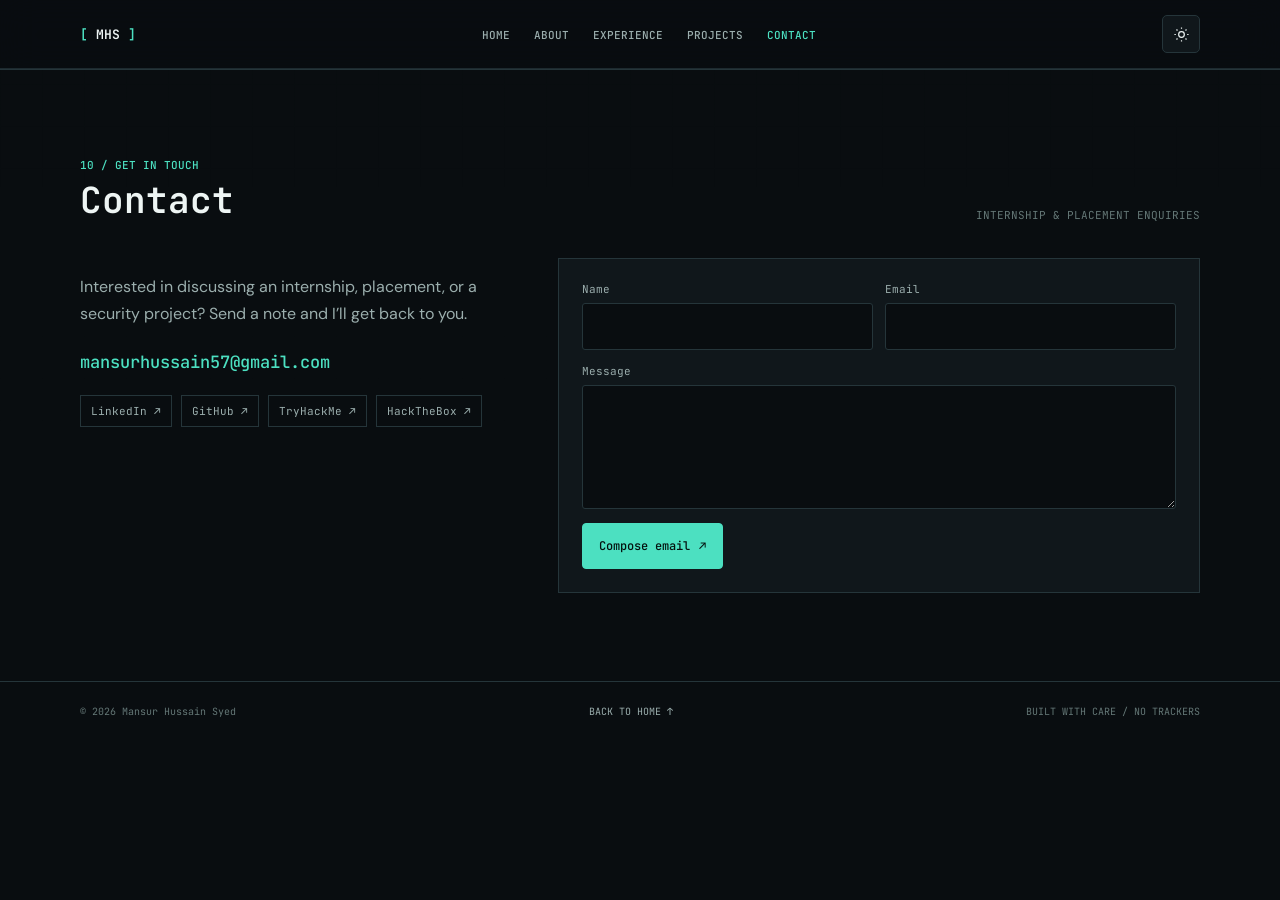
==== contact.html @ 6e328277 "Add portfolio website" ====
<!doctype html>
<html lang="en">
<head>
  <meta charset="utf-8">
  <meta name="viewport" content="width=device-width, initial-scale=1">
  <meta name="theme-color" content="#090d10">
  <meta name="description" content="Contact Mansur Hussain Syed about cybersecurity internship and placement opportunities.">
  <meta property="og:type" content="website">
  <meta property="og:title" content="Contact | Mansur Hussain Syed">
  <meta property="og:description" content="Contact Mansur Hussain Syed about cybersecurity internship and placement opportunities.">
  <title>Contact | Mansur Hussain Syed</title>
  <link rel="icon" href="data:image/svg+xml,%3Csvg xmlns='http://www.w3.org/2000/svg' viewBox='0 0 100 100'%3E%3Ctext y='.9em' font-size='84'%3E%F0%9F%94%92%3C/text%3E%3C/svg%3E">
  <link rel="preconnect" href="https://fonts.googleapis.com">
  <link rel="preconnect" href="https://fonts.gstatic.com" crossorigin>
  <link href="https://fonts.googleapis.com/css2?family=DM+Sans:wght@400;500;600;700&family=JetBrains+Mono:wght@400;500;600;700&display=swap" rel="stylesheet">
  <link rel="stylesheet" href="styles.css">
</head>
<body data-page="contact">
  <a class="skip-link" href="#main">Skip to content</a>
  <header class="site-header">
    <div class="wrap nav-shell">
      <a class="brand" href="index.html" aria-label="Mansur Hussain Syed, home"><span class="brand-mark">[</span> MHS <span class="brand-mark">]</span></a>
      <nav aria-label="Main navigation"><ul class="nav-links" id="nav-links"><li><a href="index.html">HOME</a></li><li><a href="about.html">ABOUT</a></li><li><a href="experience.html">EXPERIENCE</a></li><li><a href="projects.html">PROJECTS</a></li><li><a href="contact.html" aria-current="page">CONTACT</a></li></ul></nav>
      <div class="nav-right">
        <button class="icon-button" id="theme-toggle" type="button" aria-label="Switch to light theme" title="Switch theme"><svg id="theme-icon" viewBox="0 0 24 24" fill="none" stroke="currentColor" stroke-width="1.7" aria-hidden="true"><circle cx="12" cy="12" r="4"/><path d="M12 2v2m0 16v2M4.93 4.93l1.42 1.42m11.3 11.3 1.42 1.42M2 12h2m16 0h2M4.93 19.07l1.42-1.42m11.3-11.3 1.42-1.42"/></svg></button>
        <button class="icon-button menu-toggle" id="menu-toggle" type="button" aria-expanded="false" aria-controls="nav-links" aria-label="Open navigation menu" title="Open menu"><svg viewBox="0 0 24 24" fill="none" stroke="currentColor" stroke-width="1.7" aria-hidden="true"><path d="M4 7h16M4 12h16M4 17h16"/></svg></button>
      </div>
    </div>
  </header>
  <main id="main">
<section id="contact" aria-labelledby="contact-title">
      <div class="wrap reveal">
        <div class="section-head"><div><p class="section-index">10 / GET IN TOUCH</p><h2 class="section-title" id="contact-title">Contact</h2></div><p class="section-note">INTERNSHIP &amp; PLACEMENT ENQUIRIES</p></div>
        <div class="contact-layout">
          <div class="contact-copy"><p>Interested in discussing an internship, placement, or a security project? Send a note and I’ll get back to you.</p><a class="contact-email" href="mailto:mansurhussain57@gmail.com">mansurhussain57@gmail.com</a><div class="social-links" aria-label="Professional profiles"><a class="placeholder-link" data-link="linkedin" href="#contact">LinkedIn ↗</a><a class="placeholder-link" data-link="github" href="#contact">GitHub ↗</a><a class="placeholder-link" data-link="tryhackme" href="#contact">TryHackMe ↗</a><a class="placeholder-link" data-link="hackthebox" href="#contact">HackTheBox ↗</a></div></div>
          <form class="contact-form" id="contact-form">
            <div class="form-row"><div class="field"><label for="sender-name">Name</label><input id="sender-name" name="name" autocomplete="name" required></div><div class="field"><label for="sender-email">Email</label><input id="sender-email" name="email" type="email" autocomplete="email" required></div></div>
            <div class="field"><label for="message">Message</label><textarea id="message" name="message" required></textarea></div>
            <button class="button button-primary" type="submit">Compose email <span aria-hidden="true">↗</span></button>
          </form>
        </div>
      </div>
    </section>
  </main>
  <footer class="site-footer"><div class="wrap footer-inner"><span>© 2026 Mansur Hussain Syed</span><a href="index.html">BACK TO HOME ↑</a><span>BUILT WITH CARE / NO TRACKERS</span></div></footer>
  <script src="script.js"></script>
</body>
</html>
---- styles.css ----
:root {
      color-scheme: dark;
      --bg: #090d10;
      --surface: #10171b;
      --surface-2: #141e22;
      --line: #25353a;
      --text: #eef5f4;
      --muted: #9baead;
      --faint: #647776;
      --accent: #4ce0c1;
      --accent-dim: rgba(76, 224, 193, .12);
      --shadow: rgba(0, 0, 0, .28);
      --mono: "JetBrains Mono", Consolas, monospace;
      --sans: "DM Sans", "Segoe UI", sans-serif;
      --content: 1120px;
    }
    :root[data-theme="light"] {
      color-scheme: light;
      --bg: #f1f6f4;
      --surface: #ffffff;
      --surface-2: #e8f1ee;
      --line: #cad9d5;
      --text: #12221f;
      --muted: #4f6661;
      --faint: #70847f;
      --accent: #007e69;
      --accent-dim: rgba(0, 126, 105, .1);
      --shadow: rgba(19, 46, 39, .08);
    }
    *, *::before, *::after { box-sizing: border-box; }
    html { scroll-behavior: smooth; scroll-padding-top: 88px; }
    body { margin: 0; background: var(--bg); color: var(--text); font-family: var(--sans); line-height: 1.65; transition: background .25s, color .25s; }
    body::before { position: fixed; inset: 0; z-index: -1; content: ""; opacity: .16; pointer-events: none; background-image: linear-gradient(rgba(76,224,193,.035) 1px, transparent 1px), linear-gradient(90deg, rgba(76,224,193,.035) 1px, transparent 1px); background-size: 42px 42px; mask-image: linear-gradient(to bottom, black, transparent 75%); }
    a { color: inherit; }
    button, input, textarea { font: inherit; }
    button, a { -webkit-tap-highlight-color: transparent; }
    button:focus-visible, a:focus-visible, input:focus-visible, textarea:focus-visible { outline: 2px solid var(--accent); outline-offset: 4px; }
    ::selection { color: var(--bg); background: var(--accent); }
    .wrap { width: min(calc(100% - 48px), var(--content)); margin-inline: auto; }
    .mono { font-family: var(--mono); }
    .skip-link { position: fixed; top: 8px; left: 8px; z-index: 100; padding: 10px 14px; transform: translateY(-160%); background: var(--accent); color: #06100e; }
    .skip-link:focus { transform: translateY(0); }
    .site-header { position: sticky; top: 0; z-index: 20; border-bottom: 1px solid color-mix(in srgb, var(--line) 75%, transparent); background: color-mix(in srgb, var(--bg) 88%, transparent); backdrop-filter: blur(18px); }
    .nav-shell { min-height: 68px; display: flex; align-items: center; justify-content: space-between; gap: 22px; }
    .brand { text-decoration: none; font: 600 13px var(--mono); white-space: nowrap; }
    .brand-mark { color: var(--accent); }
    .nav-right, .nav-links { display: flex; align-items: center; }
    .nav-right { gap: 18px; }
    .nav-links { gap: clamp(12px, 2vw, 24px); list-style: none; margin: 0; padding: 0; }
    .nav-links a { color: var(--muted); text-decoration: none; font: 500 11px var(--mono); transition: color .2s; }
    .nav-links a:hover { color: var(--accent); }
    .icon-button { width: 38px; height: 38px; display: inline-grid; place-items: center; padding: 0; border: 1px solid var(--line); border-radius: 5px; background: var(--surface); color: var(--text); cursor: pointer; transition: border-color .2s, color .2s, box-shadow .2s; }
    .icon-button:hover { border-color: var(--accent); color: var(--accent); box-shadow: 0 0 18px var(--accent-dim); }
    .icon-button svg { width: 17px; height: 17px; }
    .menu-toggle { display: none; }
    .hero { min-height: min(770px, calc(100svh - 68px)); display: grid; align-items: center; padding-block: 92px 110px; position: relative; overflow: hidden; }
    .hero::after { content: ""; position: absolute; width: 420px; height: 420px; border: 1px solid var(--line); border-radius: 50%; right: -220px; top: 12%; box-shadow: 0 0 0 45px color-mix(in srgb, var(--line) 25%, transparent), 0 0 0 90px color-mix(in srgb, var(--line) 14%, transparent); pointer-events: none; }
    .hero-inner { position: relative; z-index: 1; max-width: 830px; }
    .eyebrow { margin: 0 0 20px; color: var(--accent); font: 500 12px var(--mono); letter-spacing: 0; }
    .hero h1 { max-width: 850px; margin: 0; font: 600 clamp(42px, 7.4vw, 82px)/1.08 var(--mono); letter-spacing: 0; }
    .hero h1 span { color: var(--accent); }
    .terminal-line { min-height: 36px; display: flex; align-items: center; gap: 10px; margin: 26px 0 14px; color: var(--muted); font: 500 clamp(14px, 2vw, 18px) var(--mono); }
    .terminal-prompt { color: var(--accent); }
    .typed-role { color: var(--text); }
    .cursor { width: 9px; height: 1.05em; background: var(--accent); animation: blink 1s steps(2, start) infinite; }
    @keyframes blink { to { visibility: hidden; } }
    .hero-copy { max-width: 630px; margin: 0; color: var(--muted); font-size: 17px; }
    .hero-actions { display: flex; flex-wrap: wrap; gap: 12px; margin-top: 32px; }
    .button { min-height: 46px; display: inline-flex; align-items: center; justify-content: center; gap: 9px; padding: 11px 16px; border: 1px solid var(--line); border-radius: 4px; background: transparent; color: var(--text); text-decoration: none; font: 500 12px var(--mono); transition: transform .2s, border-color .2s, background .2s, box-shadow .2s; cursor: pointer; }
    .button:hover { transform: translateY(-2px); border-color: var(--accent); box-shadow: 0 0 20px var(--accent-dim); }
    .button-primary { border-color: var(--accent); background: var(--accent); color: #05120f; }
    .button-primary:hover { background: transparent; color: var(--accent); }
    .button svg { width: 15px; height: 15px; }
    .hero-meta { display: flex; flex-wrap: wrap; gap: 20px; margin-top: 52px; color: var(--faint); font: 11px var(--mono); }
    .hero-meta span::before { content: "// "; color: var(--accent); }
    section { padding-block: 88px; border-top: 1px solid var(--line); }
    .section-head { display: flex; align-items: end; justify-content: space-between; gap: 18px; margin-bottom: 36px; }
    .section-index { margin: 0 0 7px; color: var(--accent); font: 500 11px var(--mono); }
    .section-title { margin: 0; font: 600 clamp(25px, 4vw, 36px)/1.2 var(--mono); letter-spacing: 0; }
    .section-note { margin: 0; color: var(--faint); font: 11px var(--mono); }
    .about-layout { display: grid; grid-template-columns: 1.5fr .8fr; gap: 64px; align-items: start; }
    .about-copy p { max-width: 670px; margin: 0 0 18px; color: var(--muted); font-size: 16px; }
    .about-copy strong { color: var(--text); font-weight: 600; }
    .about-aside { padding: 22px; border: 1px solid var(--line); background: var(--surface); box-shadow: 8px 8px 0 var(--shadow); }
    .aside-label { margin: 0 0 17px; color: var(--accent); font: 500 11px var(--mono); }
    .aside-row { display: flex; justify-content: space-between; gap: 14px; padding: 10px 0; border-top: 1px solid var(--line); color: var(--muted); font-size: 13px; }
    .aside-row span:last-child { color: var(--text); text-align: right; }
    .card-grid { display: grid; grid-template-columns: repeat(2, minmax(0, 1fr)); gap: 14px; }
    .panel { min-width: 0; border: 1px solid var(--line); background: var(--surface); transition: transform .22s, border-color .22s, box-shadow .22s; }
    .panel:hover { transform: translateY(-3px); border-color: var(--accent); box-shadow: 0 8px 28px var(--shadow), 0 0 18px var(--accent-dim); }
    .skill-card { padding: 22px; }
    .skill-head { display: flex; align-items: center; gap: 12px; margin-bottom: 17px; }
    .skill-icon { width: 35px; height: 35px; flex: 0 0 auto; display: grid; place-items: center; border: 1px solid var(--line); color: var(--accent); }
    .skill-icon svg { width: 18px; height: 18px; }
    .skill-card h3 { margin: 0; font: 500 14px var(--mono); }
    .tags { display: flex; flex-wrap: wrap; gap: 8px; }
    .tag { padding: 5px 9px; border: 1px solid var(--line); border-radius: 3px; color: var(--muted); font: 11px var(--mono); }
    .tools-grid { display: grid; grid-template-columns: repeat(4, minmax(0, 1fr)); gap: 10px; }
    .tool { min-height: 58px; display: flex; align-items: center; gap: 10px; padding: 12px; border: 1px solid var(--line); background: var(--surface); color: var(--muted); font: 12px var(--mono); transition: border-color .2s, color .2s, background .2s; }
    .tool::before { content: "▸"; color: var(--accent); }
    .tool:hover { border-color: var(--accent); color: var(--text); background: var(--surface-2); }
    .timeline { position: relative; margin-left: 9px; padding-left: 29px; border-left: 1px solid var(--line); }
    .timeline-item { position: relative; padding: 0 0 34px; }
    .timeline-item:last-child { padding-bottom: 0; }
    .timeline-item::before { position: absolute; top: 6px; left: -35px; width: 11px; height: 11px; content: ""; border: 2px solid var(--accent); border-radius: 50%; background: var(--bg); box-shadow: 0 0 12px var(--accent-dim); }
    .timeline-top { display: flex; flex-wrap: wrap; align-items: baseline; justify-content: space-between; gap: 6px 16px; }
    .timeline-item h3 { margin: 0; font: 500 16px var(--mono); }
    .timeline-date { color: var(--accent); font: 11px var(--mono); }
    .timeline-role { margin: 5px 0 8px; color: var(--muted); font-size: 13px; }
    .timeline-item p:last-child { max-width: 800px; margin: 0; color: var(--muted); font-size: 14px; }
    .research-card { position: relative; padding: 30px; overflow: hidden; }
    .research-card::after { content: "PAPER / 2026"; position: absolute; right: 18px; bottom: 12px; color: var(--faint); opacity: .5; font: 10px var(--mono); }
    .research-type { margin: 0 0 12px; color: var(--accent); font: 500 11px var(--mono); }
    .research-card h3 { max-width: 800px; margin: 0 0 14px; font: 500 clamp(18px, 3vw, 25px)/1.45 var(--mono); }
    .research-card p { max-width: 770px; margin: 0 0 8px; color: var(--muted); font-size: 14px; }
    .text-link { display: inline-flex; gap: 8px; align-items: center; margin-top: 16px; color: var(--accent); text-decoration: none; font: 500 12px var(--mono); }
    .text-link:hover { text-decoration: underline; text-underline-offset: 4px; }
    .cert-grid { display: grid; grid-template-columns: repeat(3, minmax(0, 1fr)); gap: 12px; }
    .cert { min-height: 134px; padding: 19px; }
    .cert-issuer { margin: 0 0 14px; color: var(--accent); font: 500 10px var(--mono); text-transform: uppercase; }
    .cert h3 { margin: 0; font: 500 13px/1.6 var(--mono); }
    .education-grid { display: grid; grid-template-columns: repeat(2, minmax(0, 1fr)); gap: 14px; }
    .education-card { padding: 23px; }
    .education-card h3 { margin: 0 0 7px; font: 500 15px var(--mono); }
    .education-card p { margin: 0; color: var(--muted); font-size: 13px; }
    .education-card .edu-date { margin-top: 16px; color: var(--accent); font: 11px var(--mono); }
    .project-grid { display: grid; grid-template-columns: repeat(3, minmax(0, 1fr)); gap: 14px; }
    .project-card { min-height: 226px; display: flex; flex-direction: column; padding: 21px; }
    .project-card .project-count { color: var(--accent); font: 11px var(--mono); }
    .project-card h3 { margin: 23px 0 9px; font: 500 15px var(--mono); }
    .project-card p { margin: 0; color: var(--muted); font-size: 13px; }
    .project-card .text-link { margin-top: auto; padding-top: 18px; }
    .todo { color: var(--accent); font: 10px var(--mono); }
    .language-list { display: flex; flex-wrap: wrap; gap: 10px; }
    .language { display: inline-flex; align-items: center; gap: 10px; padding: 10px 14px; border: 1px solid var(--line); background: var(--surface); font: 12px var(--mono); }
    .language::before { content: ""; width: 7px; height: 7px; border-radius: 50%; background: var(--accent); box-shadow: 0 0 10px var(--accent-dim); }
    .contact-layout { display: grid; grid-template-columns: .8fr 1.2fr; gap: 50px; align-items: start; }
    .contact-copy p { max-width: 400px; color: var(--muted); }
    .contact-email { display: inline-block; margin: 8px 0 22px; color: var(--accent); font: 500 clamp(14px, 2vw, 17px) var(--mono); text-decoration: none; overflow-wrap: anywhere; }
    .social-links { display: flex; flex-wrap: wrap; gap: 9px; }
    .social-links a { padding: 8px 10px; border: 1px solid var(--line); color: var(--muted); text-decoration: none; font: 11px var(--mono); transition: border-color .2s, color .2s; }
    .social-links a:hover { border-color: var(--accent); color: var(--accent); }
    .contact-form { display: grid; gap: 14px; padding: 23px; border: 1px solid var(--line); background: var(--surface); }
    .form-row { display: grid; grid-template-columns: repeat(2, minmax(0, 1fr)); gap: 12px; }
    .field { display: grid; gap: 7px; }
    .field label { color: var(--muted); font: 11px var(--mono); }
    .field input, .field textarea { width: 100%; padding: 11px 12px; border: 1px solid var(--line); border-radius: 3px; background: var(--bg); color: var(--text); font-size: 14px; }
    .field textarea { min-height: 124px; resize: vertical; }
    .contact-form .button { justify-self: start; }
    .site-footer { padding-block: 23px; border-top: 1px solid var(--line); }
    .footer-inner { display: flex; flex-wrap: wrap; justify-content: space-between; gap: 10px; color: var(--faint); font: 10px var(--mono); }
    .footer-inner a { color: var(--muted); text-decoration: none; }
    .footer-inner a:hover { color: var(--accent); }
    .reveal { opacity: 0; transform: translateY(16px); transition: opacity .6s ease, transform .6s ease; }
    .reveal.is-visible { opacity: 1; transform: translateY(0); }
    @media (prefers-reduced-motion: reduce) {
      *, *::before, *::after { scroll-behavior: auto !important; animation-duration: .01ms !important; animation-iteration-count: 1 !important; transition-duration: .01ms !important; }
      .reveal { opacity: 1; transform: none; }
    }
    @media (max-width: 900px) {
      .nav-shell { gap: 14px; }
      .nav-links { gap: 12px; }
      .nav-links a { font-size: 10px; }
      .about-layout { gap: 34px; }
      .tools-grid { grid-template-columns: repeat(3, minmax(0, 1fr)); }
      .cert-grid { grid-template-columns: repeat(2, minmax(0, 1fr)); }
    }
    @media (max-width: 680px) {
      .wrap { width: min(calc(100% - 36px), var(--content)); }
      .nav-shell { min-height: 62px; }
      .brand { font-size: 12px; }
      .menu-toggle { display: inline-grid; }
      .nav-right { gap: 8px; }
      .nav-links { position: absolute; top: 61px; left: 0; right: 0; display: none; align-items: stretch; flex-direction: column; gap: 0; padding: 8px 18px 14px; border-bottom: 1px solid var(--line); background: var(--bg); }
      .nav-links.is-open { display: flex; }
      .nav-links a { display: block; padding: 11px 0; font-size: 11px; }
      .hero { min-height: auto; padding-block: 88px 76px; }
      .hero::after { right: -310px; top: 10%; }
      .hero h1 { font-size: clamp(39px, 12vw, 59px); overflow-wrap: anywhere; }
      .hero-copy { font-size: 15px; }
      .hero-meta { margin-top: 36px; gap: 11px 16px; }
      section { padding-block: 68px; }
      .section-head { align-items: start; flex-direction: column; margin-bottom: 27px; }
      .section-note { display: none; }
      .about-layout, .contact-layout { grid-template-columns: 1fr; gap: 24px; }
      .about-aside { max-width: 480px; }
      .card-grid, .education-grid { grid-template-columns: 1fr; }
      .tools-grid { grid-template-columns: repeat(2, minmax(0, 1fr)); }
      .cert-grid { grid-template-columns: repeat(2, minmax(0, 1fr)); }
      .project-grid { grid-template-columns: 1fr; }
      .project-card { min-height: 190px; }
      .research-card { padding: 22px; }
      .form-row { grid-template-columns: 1fr; }
    }
    @media (max-width: 380px) {
      .wrap { width: calc(100% - 28px); }
      .hero-actions .button { flex: 1 1 100%; }
      .tools-grid, .cert-grid { grid-template-columns: 1fr; }
    }
    .nav-links a[aria-current="page"] { color: var(--accent); }
    @media print {
      :root, :root[data-theme="light"] { color-scheme: light; --bg: #fff; --surface: #fff; --surface-2: #fff; --line: #bbb; --text: #111; --muted: #333; --faint: #555; --accent: #06745f; --accent-dim: transparent; --shadow: transparent; }
      body::before, .site-header, .hero::after, .hero-actions, .site-footer, .contact-form { display: none !important; }
      .hero { min-height: 0; padding: 20px 0 34px; }
      .hero h1 { font-size: 36px; }
      section { padding-block: 25px; break-inside: avoid; }
      .panel, .about-aside { box-shadow: none; }
      .reveal { opacity: 1; transform: none; }
    }
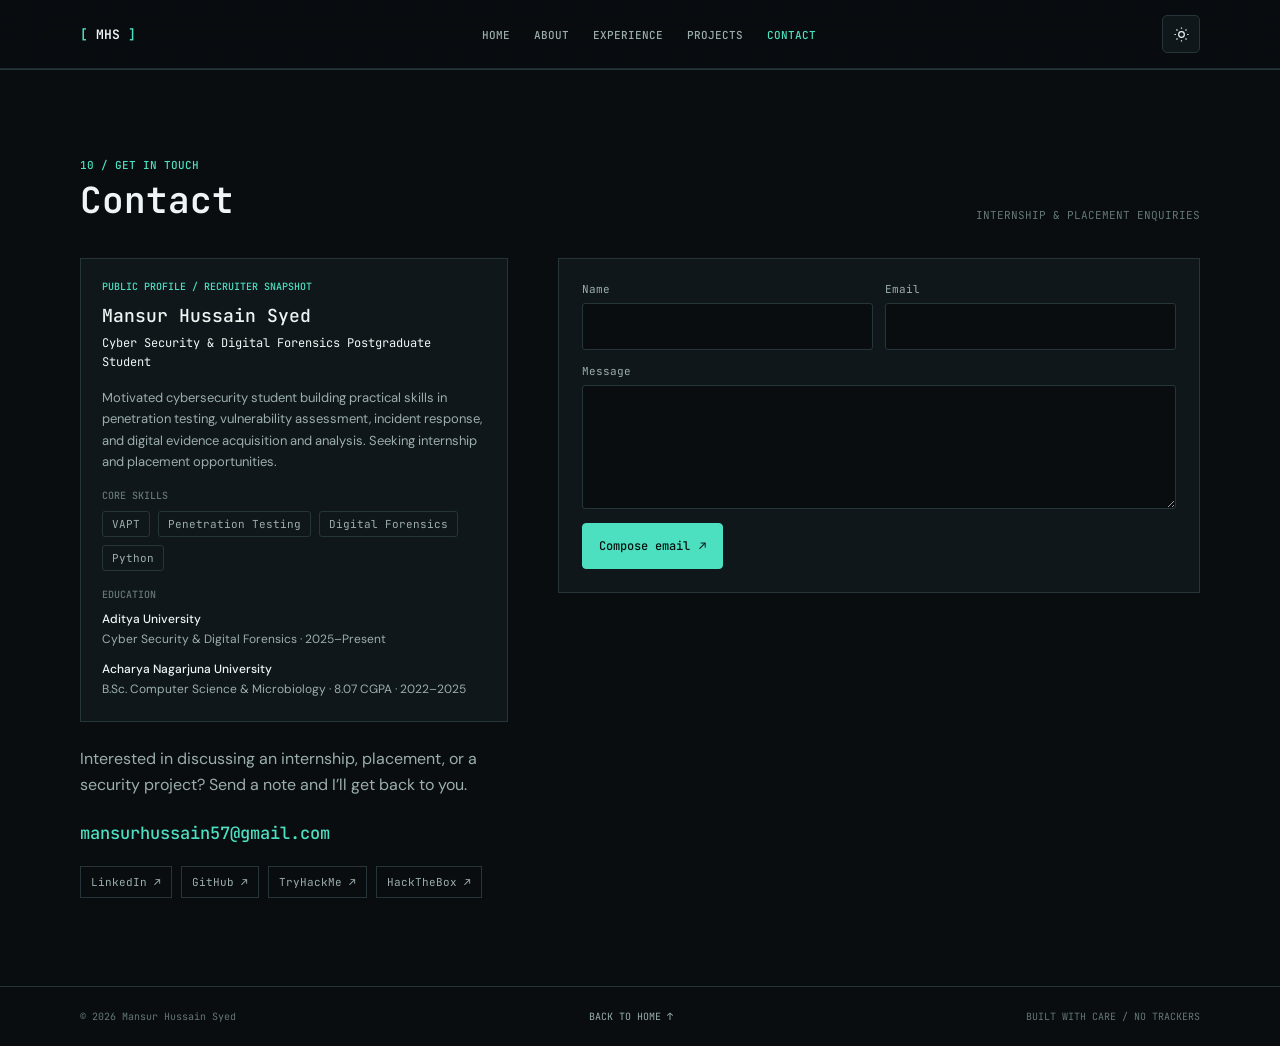
==== commit efc0c8b5: "Update portfolio profile and research" ====
--- a/contact.html
+++ b/contact.html
@@ -32,7 +32,26 @@
       <div class="wrap reveal">
         <div class="section-head"><div><p class="section-index">10 / GET IN TOUCH</p><h2 class="section-title" id="contact-title">Contact</h2></div><p class="section-note">INTERNSHIP &amp; PLACEMENT ENQUIRIES</p></div>
         <div class="contact-layout">
-          <div class="contact-copy"><p>Interested in discussing an internship, placement, or a security project? Send a note and I’ll get back to you.</p><a class="contact-email" href="mailto:mansurhussain57@gmail.com">mansurhussain57@gmail.com</a><div class="social-links" aria-label="Professional profiles"><a class="placeholder-link" data-link="linkedin" href="#contact">LinkedIn ↗</a><a class="placeholder-link" data-link="github" href="#contact">GitHub ↗</a><a class="placeholder-link" data-link="tryhackme" href="#contact">TryHackMe ↗</a><a class="placeholder-link" data-link="hackthebox" href="#contact">HackTheBox ↗</a></div></div>
+          <div class="contact-copy">
+            <article class="panel recruiter-profile" aria-labelledby="recruiter-profile-title">
+              <p class="profile-label">PUBLIC PROFILE / RECRUITER SNAPSHOT</p>
+              <h3 id="recruiter-profile-title">Mansur Hussain Syed</h3>
+              <p class="profile-headline">Cyber Security &amp; Digital Forensics Postgraduate Student</p>
+              <p class="profile-summary">Motivated cybersecurity student building practical skills in penetration testing, vulnerability assessment, incident response, and digital evidence acquisition and analysis. Seeking internship and placement opportunities.</p>
+              <div class="profile-block">
+                <h4>CORE SKILLS</h4>
+                <div class="tags"><span class="tag">VAPT</span><span class="tag">Penetration Testing</span><span class="tag">Digital Forensics</span><span class="tag">Python</span></div>
+              </div>
+              <div class="profile-block profile-education">
+                <h4>EDUCATION</h4>
+                <p><strong>Aditya University</strong><br>Cyber Security &amp; Digital Forensics · 2025–Present</p>
+                <p><strong>Acharya Nagarjuna University</strong><br>B.Sc. Computer Science &amp; Microbiology · 8.07 CGPA · 2022–2025</p>
+              </div>
+            </article>
+            <p>Interested in discussing an internship, placement, or a security project? Send a note and I’ll get back to you.</p>
+            <a class="contact-email" href="mailto:mansurhussain57@gmail.com">mansurhussain57@gmail.com</a>
+            <div class="social-links" aria-label="Professional profiles"><a class="placeholder-link" data-link="linkedin" href="#contact">LinkedIn ↗</a><a class="placeholder-link" data-link="github" href="#contact">GitHub ↗</a><a class="placeholder-link" data-link="tryhackme" href="#contact">TryHackMe ↗</a><a class="placeholder-link" data-link="hackthebox" href="#contact">HackTheBox ↗</a></div>
+          </div>
           <form class="contact-form" id="contact-form">
             <div class="form-row"><div class="field"><label for="sender-name">Name</label><input id="sender-name" name="name" autocomplete="name" required></div><div class="field"><label for="sender-email">Email</label><input id="sender-email" name="email" type="email" autocomplete="email" required></div></div>
             <div class="field"><label for="message">Message</label><textarea id="message" name="message" required></textarea></div>
--- a/styles.css
+++ b/styles.css
@@ -118,8 +118,24 @@
     .text-link:hover { text-decoration: underline; text-underline-offset: 4px; }
     .cert-grid { display: grid; grid-template-columns: repeat(3, minmax(0, 1fr)); gap: 12px; }
     .cert { min-height: 134px; padding: 19px; }
+    .cert-trigger { display: flex; width: 100%; flex-direction: column; align-items: flex-start; text-align: left; cursor: pointer; }
     .cert-issuer { margin: 0 0 14px; color: var(--accent); font: 500 10px var(--mono); text-transform: uppercase; }
     .cert h3 { margin: 0; font: 500 13px/1.6 var(--mono); }
+    .cert-title { color: var(--text); font: 500 13px/1.6 var(--mono); }
+    .cert-open { margin-top: auto; padding-top: 18px; color: var(--faint); font: 10px var(--mono); }
+    .cert-trigger:hover .cert-open, .cert-trigger:focus-visible .cert-open { color: var(--accent); }
+    .certificate-dialog { width: min(1000px, calc(100% - 32px)); max-width: none; max-height: calc(100% - 32px); padding: 18px; border: 1px solid var(--line); background: var(--surface); color: var(--text); }
+    .certificate-dialog::backdrop { background: rgba(0, 0, 0, .82); }
+    .certificate-dialog-head { display: flex; align-items: center; justify-content: space-between; gap: 16px; margin-bottom: 14px; }
+    .certificate-dialog-head h3 { margin: 0; font: 500 13px/1.5 var(--mono); }
+    .certificate-image { display: block; width: 100%; max-height: calc(100vh - 110px); object-fit: contain; }
+    .certificate-close { flex: 0 0 auto; font-size: 21px; }
+    .presentation-dialog { width: min(1100px, calc(100vw - 32px)); max-width: none; max-height: calc(100% - 32px); padding: 18px; border: 1px solid var(--line); background: var(--surface); color: var(--text); }
+    .presentation-dialog::backdrop { background: rgba(0, 0, 0, .82); }
+    .presentation-dialog .certificate-dialog-head h3 { flex: 1 1 100%; min-width: 0; overflow-wrap: anywhere; }
+    .presentation-download { flex: 0 0 auto; color: var(--accent); text-decoration: none; font: 500 10px var(--mono); }
+    .presentation-download:hover { text-decoration: underline; text-underline-offset: 4px; }
+    .presentation-frame { display: block; width: 100%; height: min(72vh, 820px); border: 0; background: #fff; }
     .education-grid { display: grid; grid-template-columns: repeat(2, minmax(0, 1fr)); gap: 14px; }
     .education-card { padding: 23px; }
     .education-card h3 { margin: 0 0 7px; font: 500 15px var(--mono); }
@@ -131,12 +147,23 @@
     .project-card h3 { margin: 23px 0 9px; font: 500 15px var(--mono); }
     .project-card p { margin: 0; color: var(--muted); font-size: 13px; }
     .project-card .text-link { margin-top: auto; padding-top: 18px; }
+    .project-card .presentation-trigger { width: fit-content; padding-inline: 0; border: 0; background: transparent; cursor: pointer; }
     .todo { color: var(--accent); font: 10px var(--mono); }
     .language-list { display: flex; flex-wrap: wrap; gap: 10px; }
     .language { display: inline-flex; align-items: center; gap: 10px; padding: 10px 14px; border: 1px solid var(--line); background: var(--surface); font: 12px var(--mono); }
     .language::before { content: ""; width: 7px; height: 7px; border-radius: 50%; background: var(--accent); box-shadow: 0 0 10px var(--accent-dim); }
     .contact-layout { display: grid; grid-template-columns: .8fr 1.2fr; gap: 50px; align-items: start; }
     .contact-copy p { max-width: 400px; color: var(--muted); }
+    .recruiter-profile { margin-bottom: 24px; padding: 21px; }
+    .recruiter-profile > .profile-label { margin: 0 0 10px; color: var(--accent); font: 500 10px var(--mono); }
+    .recruiter-profile h3 { margin: 0 0 5px; font: 500 18px/1.45 var(--mono); }
+    .recruiter-profile > .profile-headline { margin: 0 0 14px; color: var(--text); font: 12px/1.6 var(--mono); }
+    .recruiter-profile > .profile-summary { margin: 0; font-size: 13px; }
+    .profile-block { margin-top: 17px; }
+    .profile-block h4 { margin: 0 0 9px; color: var(--faint); font: 500 10px var(--mono); }
+    .profile-education p { margin: 0 0 10px; font-size: 12px; }
+    .profile-education p:last-child { margin-bottom: 0; }
+    .profile-education strong { color: var(--text); font-weight: 500; }
     .contact-email { display: inline-block; margin: 8px 0 22px; color: var(--accent); font: 500 clamp(14px, 2vw, 17px) var(--mono); text-decoration: none; overflow-wrap: anywhere; }
     .social-links { display: flex; flex-wrap: wrap; gap: 9px; }
     .social-links a { padding: 8px 10px; border: 1px solid var(--line); color: var(--muted); text-decoration: none; font: 11px var(--mono); transition: border-color .2s, color .2s; }
